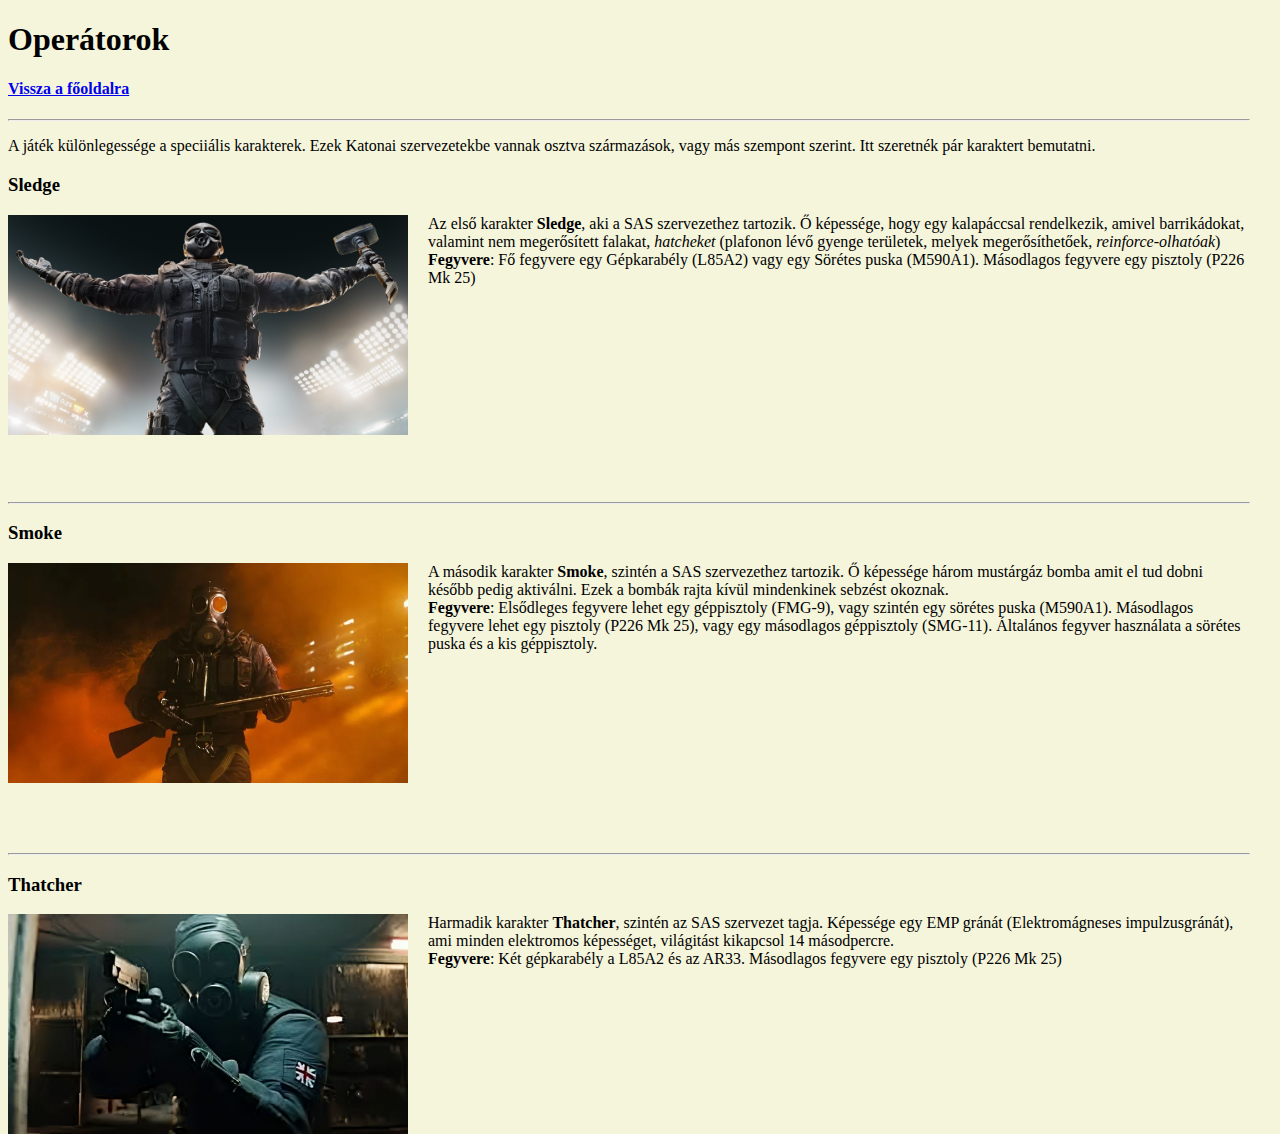
==== operatorok.html @ 91be4a80 ""a href" tagek, külön html oldalak." ====
<!DOCTYPE html>
<html lang="hu">
<head>
    <meta charset="UTF-8">
    <meta http-equiv="X-UA-Compatible" content="IE=edge">
    <meta name="viewport" content="width=device-width, initial-scale=1.0">
    <title>Operátorok</title>
</head>
<body style="background-color: beige; margin-right: 30px;">
    <h1>Operátorok</h1>

    <h4><a href="index.html">Vissza a főoldalra</a></h4>
    <hr>

    <p>
        A játék különlegessége a speciiális karakterek. Ezek Katonai szervezetekbe vannak osztva származások, vagy más szempont szerint.
        Itt szeretnék pár karaktert bemutatni.
    </p>

    <h3>Sledge</h3>
    <img src="Képek, egyebek/sledge.jpg" alt="Sledge kép" width="400" height="220" 
    style="float: left; margin-right: 20px;">
    <p>
        Az első karakter <b>Sledge</b>, aki a SAS szervezethez tartozik. Ő képessége, hogy egy kalapáccsal rendelkezik,
        amivel barrikádokat, valamint nem megerősített falakat, 
        <i>hatcheket</i> (plafonon lévő gyenge területek, melyek megerősíthetőek, <i>reinforce-olhatóak</i>) 
        <br>
        <b>Fegyvere</b>: Fő fegyvere egy Gépkarabély (L85A2) vagy egy Sörétes puska (M590A1).
        Másodlagos fegyvere egy pisztoly (P226 Mk 25)
    </p>
    
    <hr style="margin-top: 215px;">

    <h3>Smoke</h3>
    <img src="Képek, egyebek/smoke.jpeg" alt="Smoke kép" width="400" height="220"
    style="float: left; margin-right: 20px;">
    <p>
        A második karakter <b>Smoke</b>, szintén a SAS szervezethez tartozik. Ő képessége három mustárgáz bomba amit el tud dobni később pedig aktiválni.
        Ezek a bombák rajta kívül mindenkinek sebzést okoznak.
        <br>
        <b>Fegyvere</b>: Elsődleges fegyvere lehet egy géppisztoly (FMG-9),
        vagy szintén egy sörétes puska (M590A1).
        Másodlagos fegyvere lehet egy pisztoly (P226 Mk 25), vagy egy másodlagos géppisztoly (SMG-11).
        Általános fegyver használata a sörétes puska és a kis géppisztoly.
    </p>
    
    <hr style="margin-top: 200px;">
    
    <h3>Thatcher</h3>
    <img src="Képek, egyebek/thatcher_img_1.jpeg" alt="Thathcer kép" width="400" height="220"
    style="float: left; margin-right: 20px; ">
    <p>
        Harmadik karakter <b>Thatcher</b>, szintén az SAS szervezet tagja. Képessége egy EMP gránát (Elektromágneses impulzusgránát), ami minden elektromos képességet, világitást kikapcsol 14 másodpercre.
        <br>
        <b>Fegyvere</b>: Két gépkarabély a L85A2 és az AR33. Másodlagos fegyvere egy pisztoly (P226 Mk 25) 

    </p>

</body>
</html>
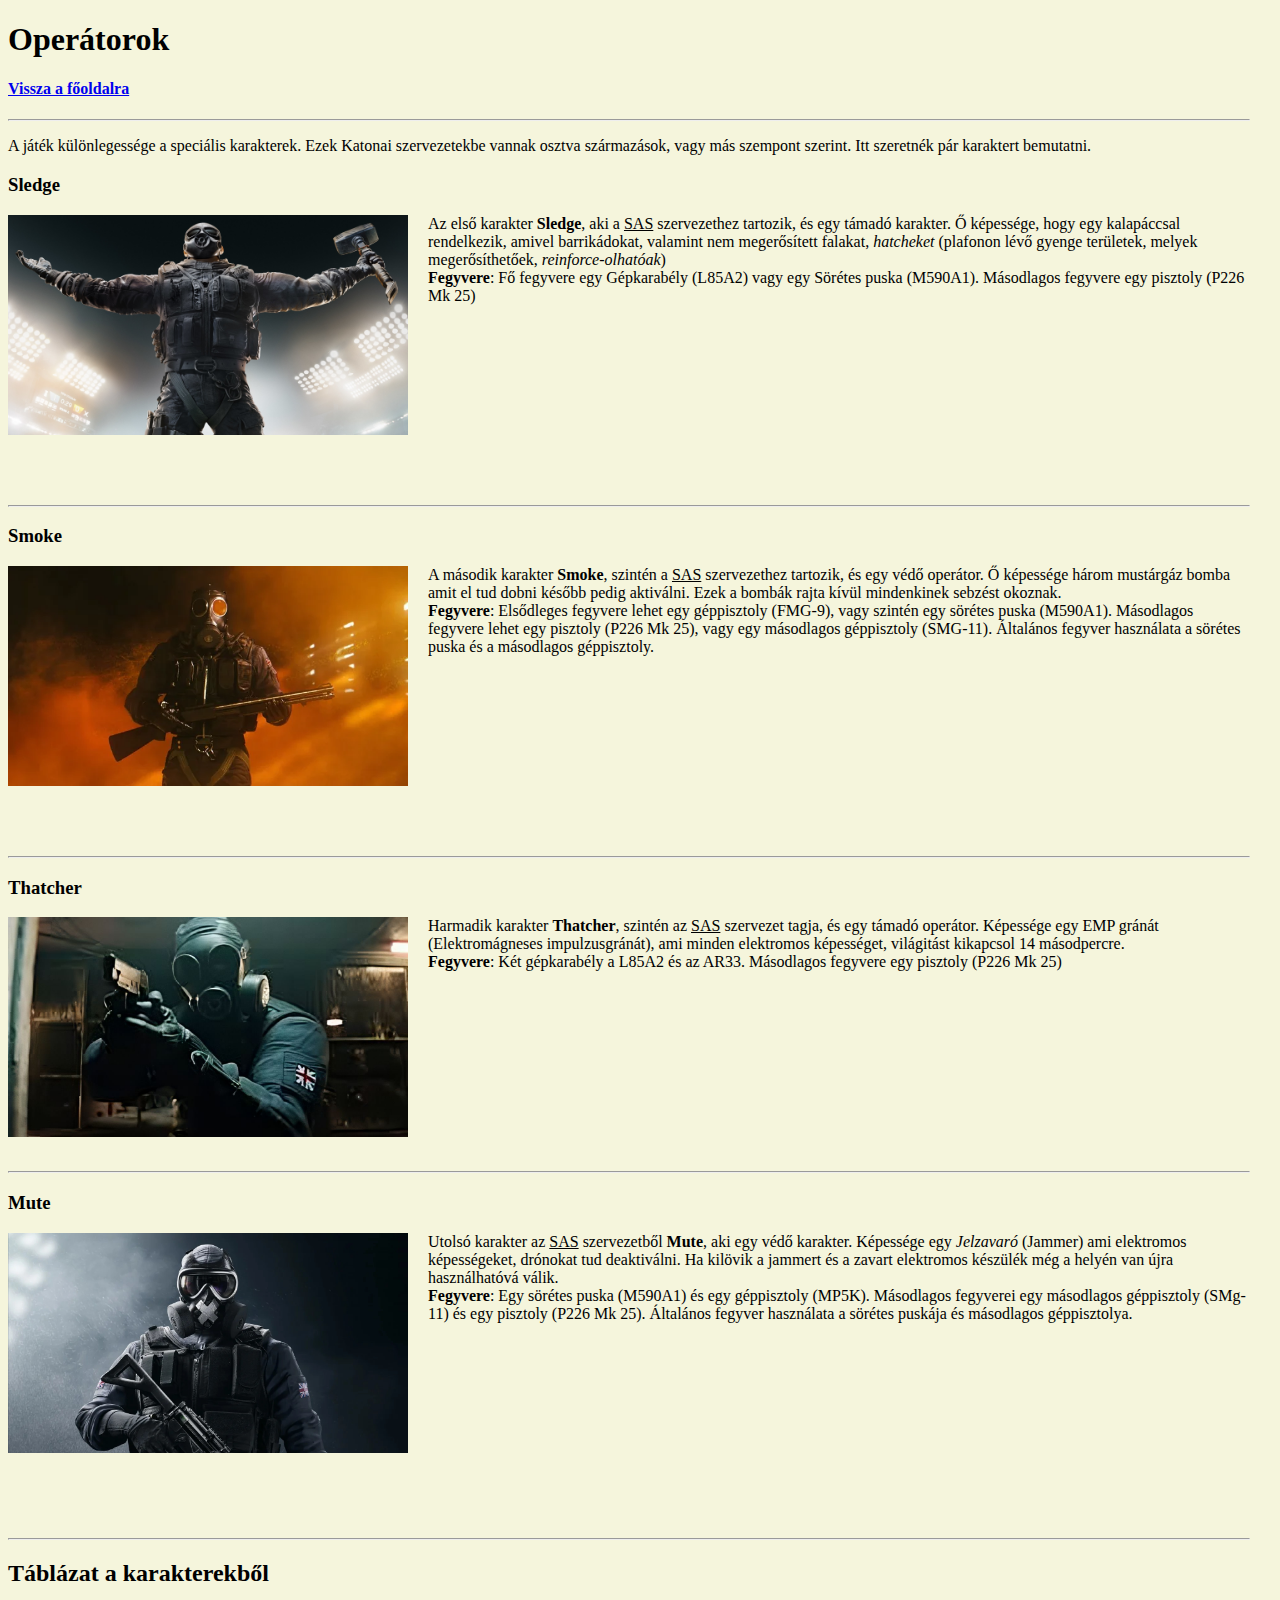
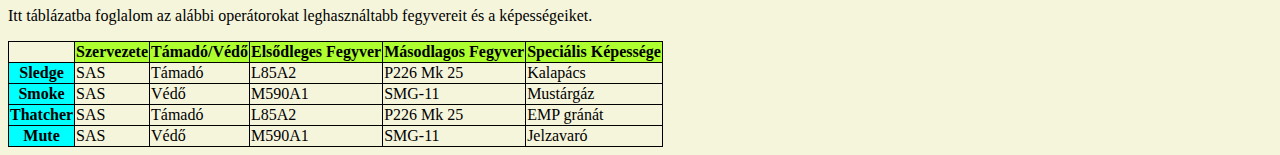
==== commit b8454704: "10.22| Div, táblázat, selectorok" ====
--- a/operatorok.html
+++ b/operatorok.html
@@ -5,56 +5,133 @@
     <meta http-equiv="X-UA-Compatible" content="IE=edge">
     <meta name="viewport" content="width=device-width, initial-scale=1.0">
     <title>Operátorok</title>
+    <link rel="stylesheet" href="style.css">
 </head>
-<body style="background-color: beige; margin-right: 30px;">
+<body class="body-backgroundcolor-margin">
     <h1>Operátorok</h1>
 
     <h4><a href="index.html">Vissza a főoldalra</a></h4>
     <hr>
 
     <p>
-        A játék különlegessége a speciiális karakterek. Ezek Katonai szervezetekbe vannak osztva származások, vagy más szempont szerint.
+        A játék különlegessége a speciális karakterek. Ezek Katonai szervezetekbe vannak osztva származások, vagy más szempont szerint.
         Itt szeretnék pár karaktert bemutatni.
     </p>
-
+<div>
     <h3>Sledge</h3>
-    <img src="Képek, egyebek/sledge.jpg" alt="Sledge kép" width="400" height="220" 
-    style="float: left; margin-right: 20px;">
+    <img src="Képek, egyebek/sledge.jpg" alt="Sledge kép"
+    class="image-float-marginright operator-image-width-height">
     <p>
-        Az első karakter <b>Sledge</b>, aki a SAS szervezethez tartozik. Ő képessége, hogy egy kalapáccsal rendelkezik,
+        Az első karakter <b>Sledge</b>, aki a <span class="sas-underline">SAS</span> szervezethez tartozik, és egy támadó karakter. Ő képessége, hogy egy kalapáccsal rendelkezik,
         amivel barrikádokat, valamint nem megerősített falakat, 
         <i>hatcheket</i> (plafonon lévő gyenge területek, melyek megerősíthetőek, <i>reinforce-olhatóak</i>) 
         <br>
         <b>Fegyvere</b>: Fő fegyvere egy Gépkarabély (L85A2) vagy egy Sörétes puska (M590A1).
         Másodlagos fegyvere egy pisztoly (P226 Mk 25)
     </p>
-    
-    <hr style="margin-top: 215px;">
+</div>
 
+    <hr class="margin-after-image">
+
+<div>
     <h3>Smoke</h3>
-    <img src="Képek, egyebek/smoke.jpeg" alt="Smoke kép" width="400" height="220"
-    style="float: left; margin-right: 20px;">
+    <img src="Képek, egyebek/smoke.jpeg" alt="Smoke kép"
+    class="image-float-marginright operator-image-width-height">
     <p>
-        A második karakter <b>Smoke</b>, szintén a SAS szervezethez tartozik. Ő képessége három mustárgáz bomba amit el tud dobni később pedig aktiválni.
+        A második karakter <b>Smoke</b>, szintén a <span class="sas-underline">SAS</span> szervezethez tartozik, és egy védő operátor. Ő képessége három mustárgáz bomba amit el tud dobni később pedig aktiválni.
         Ezek a bombák rajta kívül mindenkinek sebzést okoznak.
         <br>
         <b>Fegyvere</b>: Elsődleges fegyvere lehet egy géppisztoly (FMG-9),
         vagy szintén egy sörétes puska (M590A1).
         Másodlagos fegyvere lehet egy pisztoly (P226 Mk 25), vagy egy másodlagos géppisztoly (SMG-11).
-        Általános fegyver használata a sörétes puska és a kis géppisztoly.
+        Általános fegyver használata a sörétes puska és a másodlagos géppisztoly.
     </p>
+</div>
+
+    <hr class="margin-after-image">
     
-    <hr style="margin-top: 200px;">
-    
+<div>    
     <h3>Thatcher</h3>
-    <img src="Képek, egyebek/thatcher_img_1.jpeg" alt="Thathcer kép" width="400" height="220"
-    style="float: left; margin-right: 20px; ">
+    <img src="Képek, egyebek/thatcher_img_1.jpeg" alt="Thathcer kép"
+    class="image-float-marginright operator-image-width-height">
     <p>
-        Harmadik karakter <b>Thatcher</b>, szintén az SAS szervezet tagja. Képessége egy EMP gránát (Elektromágneses impulzusgránát), ami minden elektromos képességet, világitást kikapcsol 14 másodpercre.
+        Harmadik karakter <b>Thatcher</b>, szintén az <span class="sas-underline">SAS</span> szervezet tagja, és egy támadó operátor. Képessége egy EMP gránát (Elektromágneses impulzusgránát), ami minden elektromos képességet, világitást kikapcsol 14 másodpercre.
         <br>
         <b>Fegyvere</b>: Két gépkarabély a L85A2 és az AR33. Másodlagos fegyvere egy pisztoly (P226 Mk 25) 
 
     </p>
+</div>
+
+    <hr class="margin-after-image">
+
+<div>
+    <h3>Mute</h3>
+    <img src="Képek, egyebek/mute.jpg" alt="Mute kép"
+    class="image-float-marginright operator-image-width-height">
+    <p>
+        Utolsó karakter az <span class="sas-underline">SAS</span> szervezetből <b>Mute</b>, aki egy védő karakter. Képessége egy <i>Jelzavaró</i> (Jammer) ami elektromos képességeket, drónokat tud deaktiválni.
+        Ha kilövik a jammert és a zavart elektromos készülék még a helyén van újra használhatóvá válik. <br>
+        <b>Fegyvere</b>: Egy sörétes puska (M590A1) és egy géppisztoly (MP5K). Másodlagos fegyverei egy másodlagos géppisztoly (SMg-11) és egy pisztoly (P226 Mk 25).
+        Általános fegyver használata a sörétes puskája és másodlagos géppisztolya.
+    </p>
+
+    <hr id="operatorok-hr-top-margin">
+
+    <h2>Táblázat a karakterekből</h2>
+    <p>
+        Itt táblázatba foglalom az alábbi operátorokat leghasználtabb fegyvereit és a képességeiket.
+    </p>
+<div class="tablazat-div">
+    <!-- Táblázat kezdete -->
+    <table class="tablazat">
+    <tr>
+        <th id="tablazat-no-bgc"></th>
+        <th class="focim">Szervezete</th>
+        <th class="focim">Támadó/Védő</th>
+        <th class="focim">Elsődleges Fegyver</th>
+        <th class="focim">Másodlagos Fegyver</th>
+        <th class="focim">Speciális Képessége</th>
+    </tr>
+
+    <tr>
+        <th>Sledge</th>
+        <td>SAS</td>
+        <td>Támadó</td>
+        <td>L85A2</td>
+        <td>P226 Mk 25</td>
+        <td>Kalapács</td>
+    </tr>
+
+    <tr>
+        <th>Smoke</th>
+        <td>SAS</td>
+        <td>Védő</td>
+        <td>M590A1</td>
+        <td>SMG-11</td>
+        <td>Mustárgáz</td>
+    </tr>
+
+    <tr>
+        <th>Thatcher</th>
+        <td>SAS</td>
+        <td>Támadó</td>
+        <td>L85A2</td>
+        <td>P226 Mk 25</td>
+        <td>EMP gránát</td>
+    </tr>
+
+    <tr>
+        <th>Mute</th>
+        <td>SAS</td>
+        <td>Védő</td>
+        <td>M590A1</td>
+        <td>SMG-11</td>
+        <td>Jelzavaró</td>
+    </tr>
+
+    </table>
+</div>
+
 
 </body>
 </html>--- a/style.css
+++ b/style.css
@@ -0,0 +1,61 @@
+.body-backgroundcolor-margin{
+    background-color: beige;
+    margin-right: 30px;
+}
+
+.margin-after-image{
+    margin-top: 200px;
+}
+
+.image-width-height{
+    width: 400px;
+    height: 200px;
+}
+
+.image-float-marginright{
+    float: left;
+    margin-right: 20px;
+}
+
+.operator-image-width-height{
+    width: 400px;
+    height: 220px;
+}
+
+#fuze-image-width-height{
+    width: 650px; 
+    height: 350px;
+}
+
+ul{
+    list-style: square;
+}
+
+#operatorok-hr-top-margin{
+    margin-top: 215px;
+}
+
+.sas-underline{
+    text-decoration: underline;
+}
+
+table{
+    border-collapse: collapse;
+}
+
+td, th{
+    border: 1px solid black;
+
+}
+
+.tablazat .focim{
+    background-color: greenyellow;
+}
+
+th{
+    background-color: aqua;
+}
+
+.tablazat #tablazat-no-bgc{
+    background-color: beige;
+}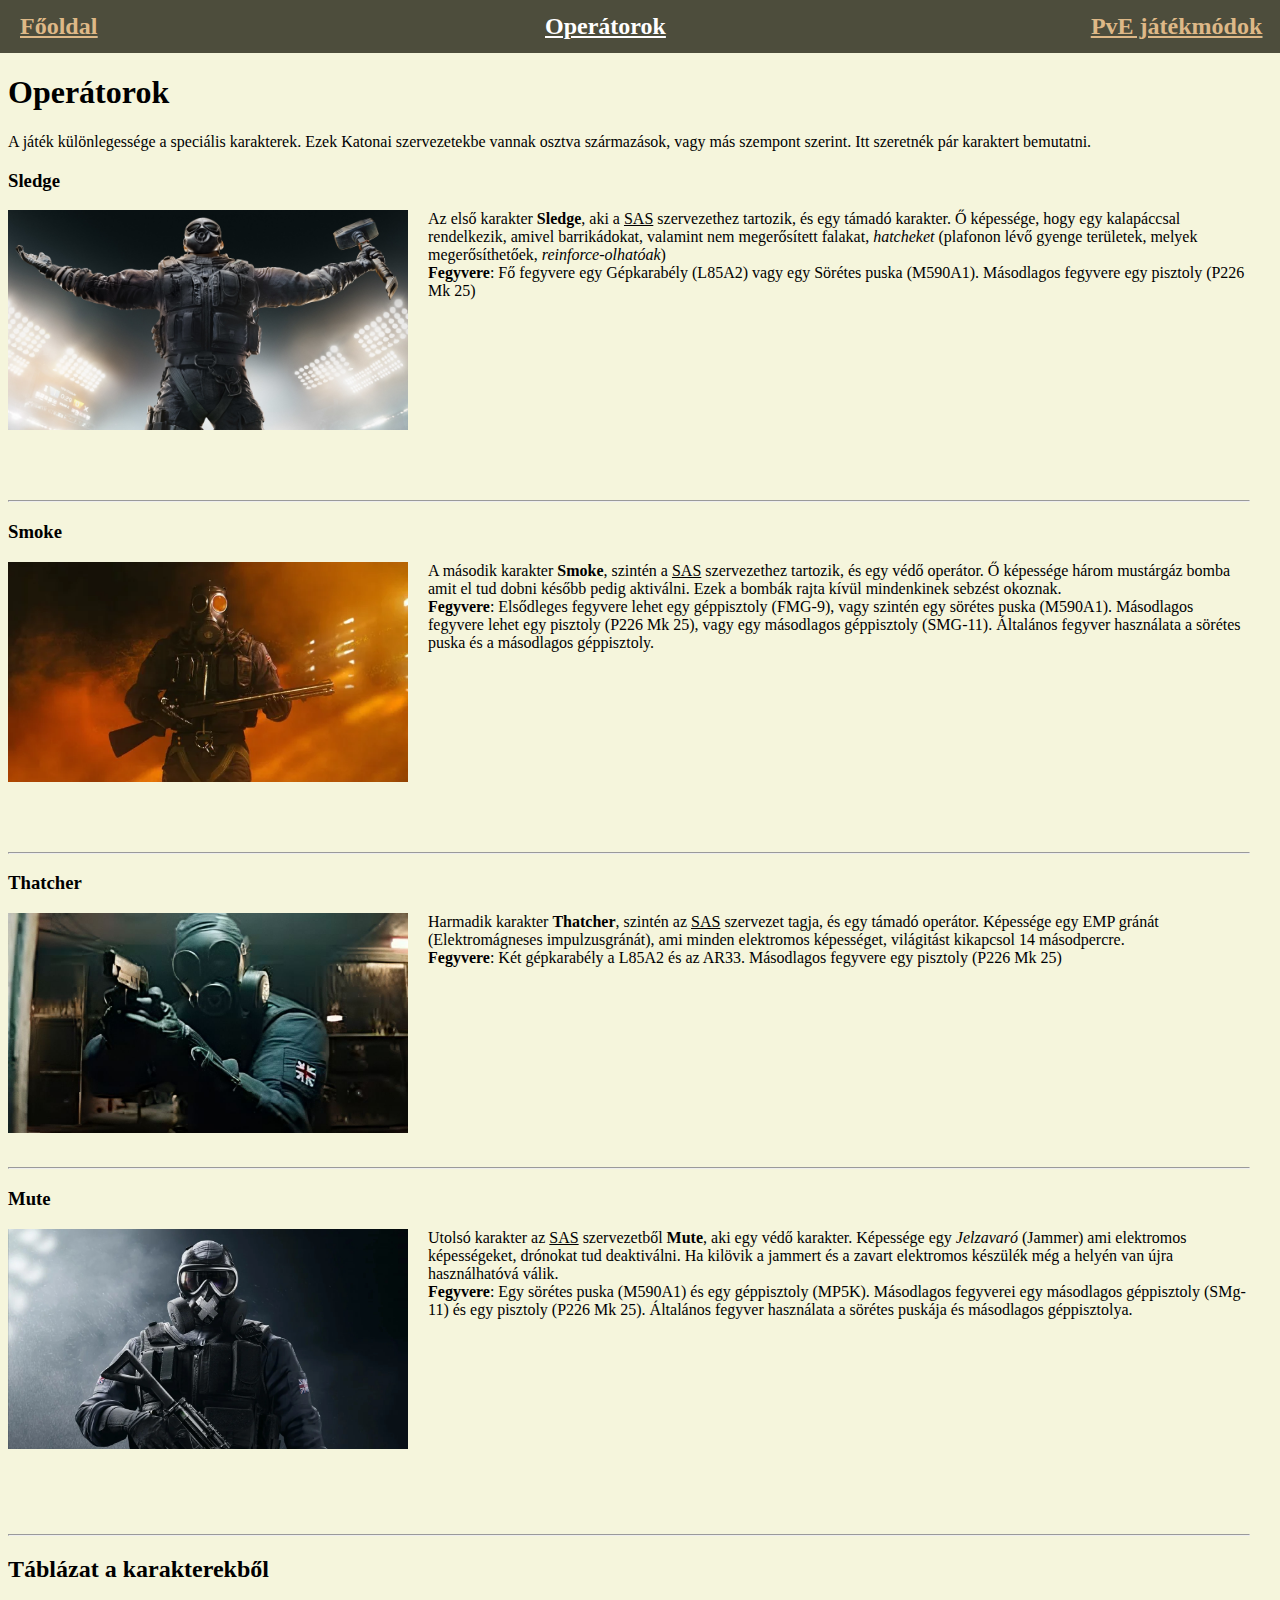
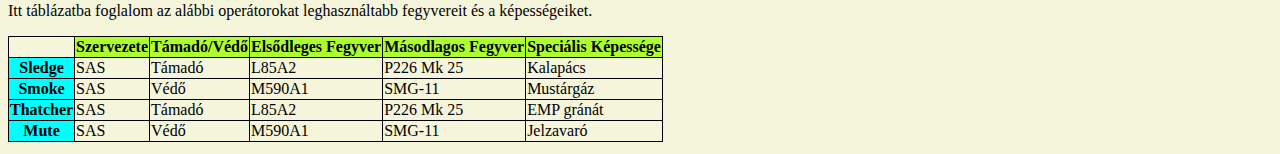
==== commit 7fe99495: "11.22| Navigációs menű, tartalom oldal" ====
--- a/operatorok.html
+++ b/operatorok.html
@@ -8,72 +8,100 @@
     <link rel="stylesheet" href="style.css">
 </head>
 <body class="body-backgroundcolor-margin">
+
+<!--HEADER-->
+    <div class="header">
+        <ul class="header-ul">
+
+            <li id="header-fooldal" class="header-baloldal">
+                <h2>
+                    <a href="index.html">Főoldal</a>
+                </h2>
+            </li>
+
+            <li id="header-operatorok">
+                <h2>
+                    Operátorok
+                </h2>
+            </li>
+
+            <li id="header-pvejatekmod">
+                <h2>
+                    <a href="pvejatekmod.html">PvE játékmódok</a>
+                </h2>
+            </li>
+
+            <li id="header-tartalom">
+                <h2>
+                    <a href="tartalom.html">Tartalom</a> 
+                </h2>
+            </li>
+        </ul>
+    </div>
+
+<!--CONTENT-->
     <h1>Operátorok</h1>
-
-    <h4><a href="index.html">Vissza a főoldalra</a></h4>
-    <hr>
-
-    <p>
-        A játék különlegessége a speciális karakterek. Ezek Katonai szervezetekbe vannak osztva származások, vagy más szempont szerint.
-        Itt szeretnék pár karaktert bemutatni.
-    </p>
-<div>
+        <p>
+            A játék különlegessége a speciális karakterek. Ezek Katonai szervezetekbe vannak osztva származások, vagy más szempont szerint.
+            Itt szeretnék pár karaktert bemutatni.
+        </p>
+<div id="operator-sledge">
     <h3>Sledge</h3>
-    <img src="Képek, egyebek/sledge.jpg" alt="Sledge kép"
-    class="image-float-marginright operator-image-width-height">
-    <p>
-        Az első karakter <b>Sledge</b>, aki a <span class="sas-underline">SAS</span> szervezethez tartozik, és egy támadó karakter. Ő képessége, hogy egy kalapáccsal rendelkezik,
-        amivel barrikádokat, valamint nem megerősített falakat, 
-        <i>hatcheket</i> (plafonon lévő gyenge területek, melyek megerősíthetőek, <i>reinforce-olhatóak</i>) 
-        <br>
-        <b>Fegyvere</b>: Fő fegyvere egy Gépkarabély (L85A2) vagy egy Sörétes puska (M590A1).
-        Másodlagos fegyvere egy pisztoly (P226 Mk 25)
-    </p>
+        <img src="Képek, egyebek/sledge.jpg" alt="Sledge kép"
+        class="image-float-marginright operator-image-width-height">
+        <p>
+            Az első karakter <b>Sledge</b>, aki a <span class="sas-underline">SAS</span> szervezethez tartozik, és egy támadó karakter. Ő képessége, hogy egy kalapáccsal rendelkezik,
+            amivel barrikádokat, valamint nem megerősített falakat, 
+            <i>hatcheket</i> (plafonon lévő gyenge területek, melyek megerősíthetőek, <i>reinforce-olhatóak</i>) 
+            <br>
+            <b>Fegyvere</b>: Fő fegyvere egy Gépkarabély (L85A2) vagy egy Sörétes puska (M590A1).
+            Másodlagos fegyvere egy pisztoly (P226 Mk 25)
+        </p>
 </div>
 
     <hr class="margin-after-image">
 
-<div>
+<div id="operator-smoke">
     <h3>Smoke</h3>
-    <img src="Képek, egyebek/smoke.jpeg" alt="Smoke kép"
-    class="image-float-marginright operator-image-width-height">
-    <p>
-        A második karakter <b>Smoke</b>, szintén a <span class="sas-underline">SAS</span> szervezethez tartozik, és egy védő operátor. Ő képessége három mustárgáz bomba amit el tud dobni később pedig aktiválni.
-        Ezek a bombák rajta kívül mindenkinek sebzést okoznak.
-        <br>
-        <b>Fegyvere</b>: Elsődleges fegyvere lehet egy géppisztoly (FMG-9),
-        vagy szintén egy sörétes puska (M590A1).
-        Másodlagos fegyvere lehet egy pisztoly (P226 Mk 25), vagy egy másodlagos géppisztoly (SMG-11).
-        Általános fegyver használata a sörétes puska és a másodlagos géppisztoly.
-    </p>
+        <img src="Képek, egyebek/smoke.jpeg" alt="Smoke kép"
+        class="image-float-marginright operator-image-width-height">
+        <p>
+            A második karakter <b>Smoke</b>, szintén a <span class="sas-underline">SAS</span> szervezethez tartozik, és egy védő operátor. Ő képessége három mustárgáz bomba amit el tud dobni később pedig aktiválni.
+            Ezek a bombák rajta kívül mindenkinek sebzést okoznak.
+            <br>
+            <b>Fegyvere</b>: Elsődleges fegyvere lehet egy géppisztoly (FMG-9),
+            vagy szintén egy sörétes puska (M590A1).
+            Másodlagos fegyvere lehet egy pisztoly (P226 Mk 25), vagy egy másodlagos géppisztoly (SMG-11).
+            Általános fegyver használata a sörétes puska és a másodlagos géppisztoly.
+        </p>
 </div>
 
     <hr class="margin-after-image">
     
-<div>    
+<div id="operator-thatcher">    
     <h3>Thatcher</h3>
-    <img src="Képek, egyebek/thatcher_img_1.jpeg" alt="Thathcer kép"
-    class="image-float-marginright operator-image-width-height">
-    <p>
-        Harmadik karakter <b>Thatcher</b>, szintén az <span class="sas-underline">SAS</span> szervezet tagja, és egy támadó operátor. Képessége egy EMP gránát (Elektromágneses impulzusgránát), ami minden elektromos képességet, világitást kikapcsol 14 másodpercre.
-        <br>
-        <b>Fegyvere</b>: Két gépkarabély a L85A2 és az AR33. Másodlagos fegyvere egy pisztoly (P226 Mk 25) 
+        <img src="Képek, egyebek/thatcher_img_1.jpeg" alt="Thatcher kép"
+        class="image-float-marginright operator-image-width-height">
+        <p>
+            Harmadik karakter <b>Thatcher</b>, szintén az <span class="sas-underline">SAS</span> szervezet tagja, és egy támadó operátor. Képessége egy EMP gránát (Elektromágneses impulzusgránát), ami minden elektromos képességet, világitást kikapcsol 14 másodpercre.
+            <br>
+            <b>Fegyvere</b>: Két gépkarabély a L85A2 és az AR33. Másodlagos fegyvere egy pisztoly (P226 Mk 25) 
 
-    </p>
+        </p>
 </div>
 
     <hr class="margin-after-image">
 
-<div>
+<div id="operator-mute">
     <h3>Mute</h3>
-    <img src="Képek, egyebek/mute.jpg" alt="Mute kép"
-    class="image-float-marginright operator-image-width-height">
-    <p>
-        Utolsó karakter az <span class="sas-underline">SAS</span> szervezetből <b>Mute</b>, aki egy védő karakter. Képessége egy <i>Jelzavaró</i> (Jammer) ami elektromos képességeket, drónokat tud deaktiválni.
-        Ha kilövik a jammert és a zavart elektromos készülék még a helyén van újra használhatóvá válik. <br>
-        <b>Fegyvere</b>: Egy sörétes puska (M590A1) és egy géppisztoly (MP5K). Másodlagos fegyverei egy másodlagos géppisztoly (SMg-11) és egy pisztoly (P226 Mk 25).
-        Általános fegyver használata a sörétes puskája és másodlagos géppisztolya.
-    </p>
+        <img src="Képek, egyebek/mute.jpg" alt="Mute kép"
+        class="image-float-marginright operator-image-width-height">
+        <p>
+            Utolsó karakter az <span class="sas-underline">SAS</span> szervezetből <b>Mute</b>, aki egy védő karakter. Képessége egy <i>Jelzavaró</i> (Jammer) ami elektromos képességeket, drónokat tud deaktiválni.
+            Ha kilövik a jammert és a zavart elektromos készülék még a helyén van újra használhatóvá válik. <br>
+            <b>Fegyvere</b>: Egy sörétes puska (M590A1) és egy géppisztoly (MP5K). Másodlagos fegyverei egy másodlagos géppisztoly (SMg-11) és egy pisztoly (P226 Mk 25).
+            Általános fegyver használata a sörétes puskája és másodlagos géppisztolya.
+        </p>
 
     <hr id="operatorok-hr-top-margin">
 
@@ -81,7 +109,7 @@
     <p>
         Itt táblázatba foglalom az alábbi operátorokat leghasználtabb fegyvereit és a képességeiket.
     </p>
-<div class="tablazat-div">
+<div class="tablazat-div" id="operator-tablazat">
     <!-- Táblázat kezdete -->
     <table class="tablazat">
     <tr>
--- a/style.css
+++ b/style.css
@@ -58,4 +58,60 @@
 
 .tablazat #tablazat-no-bgc{
     background-color: beige;
+}
+
+.header{
+    background-color: rgb(77, 77, 60);
+    color: white;
+    width: 1920px;
+    height: 55px;
+    margin-left: -8px;
+    margin-top: -20px;
+    padding: 5px 0px;
+}
+
+.header-baloldal{
+    text-align: start;
+    float: left;
+    width: 100px;
+    padding-left: 20px;
+}
+
+.header-jobboldal{
+    text-align: end;
+    float:right;
+    width: 100px;
+    padding-right: 20px;
+}
+
+.header a{
+    color: burlywood;
+}
+.header a:visited{
+    color: burlywood;
+}
+
+.header li{
+    color: white;
+    text-decoration: underline;
+}
+
+.header-ul{
+    list-style-type: none;
+    margin: 0px;
+    padding: 0px;
+    text-align: center;
+
+    overflow: hidden;
+    list-style: none;
+}
+
+#header-fooldal, #header-operatorok, #header-pvejatekmod{
+    float: left;
+    padding-right: 425px;
+}
+
+#header-tartalom{
+    padding-right: 65px;
+    float: right;
 }